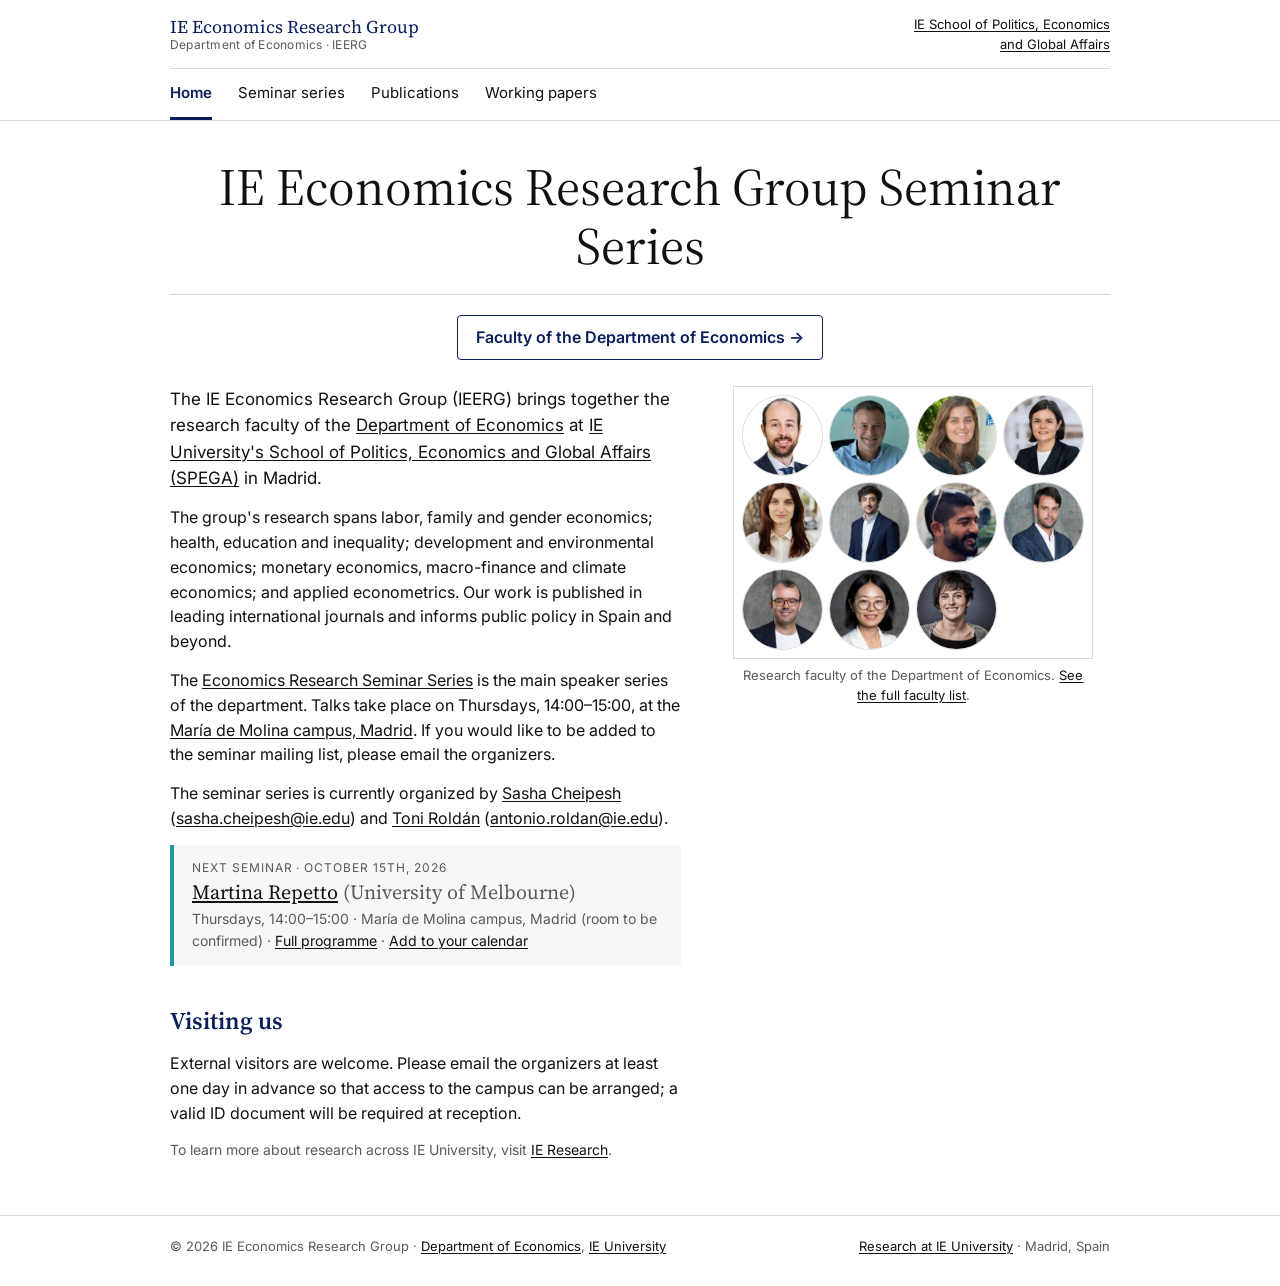
==== docs/index.html @ 2ed48e9f "Search engine optimisation: titles, descriptions, canonical, Open Graph, JSON-LD, sitemap, robots Co" ====
<!DOCTYPE html>
<html lang="en">
<head>
<meta charset="utf-8">
<meta name="viewport" content="width=device-width, initial-scale=1">
<title>IE Economics Research Group | Department of Economics, IE University, Madrid</title>
<meta name="description" content="Research group and seminar series of the Department of Economics at IE University (IE School of Politics, Economics and Global Affairs), Madrid. Faculty, weekly economics seminars, publications and working papers.">
<meta name="keywords" content="economics, IE University, Department of Economics, economics department IE, IE SPEGA, economics seminar Madrid, economics research Madrid, IEERG">
<meta name="robots" content="index, follow">
<link rel="canonical" href="https://ieerg.github.io/">
<meta property="og:type" content="website">
<meta property="og:site_name" content="IE Economics Research Group">
<meta property="og:title" content="IE Economics Research Group | Department of Economics, IE University, Madrid">
<meta property="og:description" content="Research group and seminar series of the Department of Economics at IE University (IE School of Politics, Economics and Global Affairs), Madrid. Faculty, weekly economics seminars, publications and working papers.">
<meta property="og:url" content="https://ieerg.github.io/">
<meta property="og:image" content="https://ieerg.github.io/img/faculty-montage.jpg">
<meta name="twitter:card" content="summary">
<script type="application/ld+json">{"@context": "https://schema.org", "@type": "ResearchOrganization", "name": "IE Economics Research Group (IEERG)", "alternateName": ["IEERG", "Department of Economics, IE University", "IE University Economics Department"], "url": "https://ieerg.github.io/", "description": "Research group and seminar series of the Department of Economics at IE University (IE School of Politics, Economics and Global Affairs), Madrid. Faculty, weekly economics seminars, publications and working papers.", "parentOrganization": {"@type": "CollegeOrUniversity", "name": "IE University", "department": {"@type": "Organization", "name": "IE School of Politics, Economics and Global Affairs", "url": "https://www.ie.edu/school-politics-economics-global-affairs/"}, "url": "https://www.ie.edu/"}, "address": {"@type": "PostalAddress", "addressLocality": "Madrid", "addressCountry": "ES"}, "member": [{"@type": "Person", "name": "Galo Nuño Barrau", "url": "https://www.galonuno.com/", "jobTitle": "Full Professor", "affiliation": "IE University"}, {"@type": "Person", "name": "Daniel Fernández Kranz", "url": "https://sites.google.com/view/danielfernandezkranz/home", "jobTitle": "Associate Professor", "affiliation": "IE University"}, {"@type": "Person", "name": "Liliana Gelabert", "url": "https://sites.google.com/view/lilianagelabert/home", "jobTitle": "Associate Professor", "affiliation": "IE University"}, {"@type": "Person", "name": "Patricia Gabaldón", "url": "https://www.ie.edu/university/about/faculty/patricia-gabaldon-quinones/", "jobTitle": "Associate Professor", "affiliation": "IE University"}, {"@type": "Person", "name": "Sasha Cheipesh", "url": "https://oleksandracheipesh.github.io/ocheipesh.github.io/", "jobTitle": "Postdoctoral Fellow", "affiliation": "IE University"}, {"@type": "Person", "name": "Toni Roldán", "url": "https://www.toniroldan.eu/", "jobTitle": "Assistant Professor", "affiliation": "IE University"}, {"@type": "Person", "name": "Lorenzo Sileci", "url": "https://www.lorenzosileci.com", "jobTitle": "Assistant Professor", "affiliation": "IE University"}, {"@type": "Person", "name": "Mattia Fracchia", "url": "https://mattiafracchia.com/", "jobTitle": "Assistant Professor", "affiliation": "IE University"}, {"@type": "Person", "name": "Ghassane Benmir", "url": "https://ghassanebenmir.com/", "jobTitle": "Assistant Professor", "affiliation": "IE University"}, {"@type": "Person", "name": "Siqi Wei", "url": "https://sites.google.com/cemfi.edu.es/siqiwei/", "jobTitle": "Assistant Professor", "affiliation": "IE University"}, {"@type": "Person", "name": "Ainara González de San Román", "url": "https://sites.google.com/faculty.ie.edu/ainaragonzalezdesanroman", "jobTitle": "Assistant Professor", "affiliation": "IE University"}], "knowsAbout": ["Economics", "Monetary economics", "Labor economics", "Health economics", "Development economics", "Environmental economics", "Econometrics"]}</script>
<link rel="preconnect" href="https://fonts.googleapis.com">
<link href="https://fonts.googleapis.com/css2?family=Source+Serif+4:wght@400;600&family=Inter:wght@400;600&display=swap" rel="stylesheet">
<link rel="stylesheet" href="style.css?v=e828fdf0">
</head>
<body>
<header class="top">
  <div class="wrap">
    <div class="topbar">
      <a class="brand" href="index.html">
        <span class="name">IE Economics Research Group<small>Department of Economics · IEERG</small></span>
      </a>
      <div class="school-link"><a href="https://www.ie.edu/school-politics-economics-global-affairs/" target="_blank" rel="noopener">IE School of Politics, Economics and Global Affairs</a></div>
    </div>
    <nav class="main"><ul><li><a href="index.html" class="active">Home</a></li><li><a href="seminars.html">Seminar series</a></li><li><a href="publications.html">Publications</a></li><li><a href="working-papers.html">Working papers</a></li></ul></nav>
  </div>
</header>
<main>
  <div class="wrap">

    <h1 class="page-title">IE Economics Research Group Seminar Series</h1>
    <hr>
    <p class="faculty-link"><a href="https://www.ie.edu/school-politics-economics-global-affairs/faculty/?FACULTY_CATEGORY=17173&ACADEMIC_AREA=17166&page=1" target="_blank" rel="noopener">Faculty of the Department of Economics &rarr;</a></p>
    <div class="home-grid">
      <div>
        <p class="lead">The IE Economics Research Group (IEERG) brings together the research faculty of the
        <a href="https://www.ie.edu/economics/" target="_blank" rel="noopener">Department of Economics</a> at
        <a href="https://www.ie.edu/school-politics-economics-global-affairs/" target="_blank" rel="noopener">IE University's School of Politics, Economics and Global Affairs (SPEGA)</a>
        in Madrid.</p>
        <p>The group&#x27;s research spans labor, family and gender economics; health, education and inequality; development and environmental economics; monetary economics, macro-finance and climate economics; and applied econometrics. Our work is published in leading international journals and informs public policy in Spain and beyond.</p>
        <p>The <a href="seminars.html">Economics Research Seminar Series</a> is the main speaker series of the department.
        Talks take place on Thursdays, 14:00–15:00, at the <a href="https://www.ie.edu/university/about/study-in-madrid/" target="_blank" rel="noopener">María de Molina campus, Madrid</a>.
        If you would like to be added to the seminar mailing list, please email the organizers.</p>
        <p>The seminar series is currently organized by <a href="https://oleksandracheipesh.github.io/ocheipesh.github.io/" target="_blank" rel="noopener">Sasha Cheipesh</a> (<a href="mailto:sasha.cheipesh@ie.edu">sasha.cheipesh@ie.edu</a>) and <a href="https://www.toniroldan.eu/" target="_blank" rel="noopener">Toni Roldán</a> (<a href="mailto:antonio.roldan@ie.edu">antonio.roldan@ie.edu</a>).</p>
        
      <div class="next-talk">
        <div class="label">Next seminar · October 15th, 2026</div>
        <div class="who"><a href="https://martinarepetto.com/" target="_blank" rel="noopener">Martina Repetto</a> <span class="muted">(University of Melbourne)</span></div>
        
        <div class="note">Thursdays, 14:00–15:00 · María de Molina campus, Madrid (room to be confirmed) · <a href="seminars.html">Full programme</a> · <a href="seminars.html#subscribe">Add to your calendar</a></div>
      </div>
        <h2>Visiting us</h2>
        <p>External visitors are welcome. Please email the organizers at least one day in advance so that access to the campus can be arranged; a valid ID document will be required at reception.</p>
        <p class="note">To learn more about research across IE University, visit <a href="https://www.ie.edu/research/" target="_blank" rel="noopener">IE Research</a>.</p>
      </div>
      <figure>
        <div class="montage"><a href="https://www.galonuno.com/" target="_blank" rel="noopener" title="Galo Nuño Barrau"><img src="img/galo-nuno-barrau.jpg" alt="Galo Nuño Barrau"></a><a href="https://sites.google.com/view/danielfernandezkranz/home" target="_blank" rel="noopener" title="Daniel Fernández Kranz"><img src="img/daniel-fernandez-kranz.jpg" alt="Daniel Fernández Kranz"></a><a href="https://sites.google.com/view/lilianagelabert/home" target="_blank" rel="noopener" title="Liliana Gelabert"><img src="img/liliana-gelabert.jpg" alt="Liliana Gelabert"></a><a href="https://www.ie.edu/university/about/faculty/patricia-gabaldon-quinones/" target="_blank" rel="noopener" title="Patricia Gabaldón"><img src="img/patricia-gabaldon.jpg" alt="Patricia Gabaldón"></a><a href="https://oleksandracheipesh.github.io/ocheipesh.github.io/" target="_blank" rel="noopener" title="Sasha Cheipesh"><img src="img/sasha-cheipesh.jpg" alt="Sasha Cheipesh"></a><a href="https://www.toniroldan.eu/" target="_blank" rel="noopener" title="Toni Roldán"><img src="img/toni-roldan.jpg" alt="Toni Roldán"></a><a href="https://www.lorenzosileci.com" target="_blank" rel="noopener" title="Lorenzo Sileci"><img src="img/lorenzo-sileci.jpg" alt="Lorenzo Sileci"></a><a href="https://mattiafracchia.com/" target="_blank" rel="noopener" title="Mattia Fracchia"><img src="img/mattia-fracchia.jpg" alt="Mattia Fracchia"></a><a href="https://ghassanebenmir.com/" target="_blank" rel="noopener" title="Ghassane Benmir"><img src="img/ghassane-benmir.jpg" alt="Ghassane Benmir"></a><a href="https://sites.google.com/cemfi.edu.es/siqiwei/" target="_blank" rel="noopener" title="Siqi Wei"><img src="img/siqi-wei.jpg" alt="Siqi Wei"></a><a href="https://sites.google.com/faculty.ie.edu/ainaragonzalezdesanroman" target="_blank" rel="noopener" title="Ainara González de San Román"><img src="img/ainara-gonzalez-de-san-roman.jpg" alt="Ainara González de San Román"></a></div>
        <figcaption>Research faculty of the Department of Economics. <a href="https://www.ie.edu/school-politics-economics-global-affairs/faculty/?FACULTY_CATEGORY=17173&ACADEMIC_AREA=17166&page=1" target="_blank" rel="noopener">See the full faculty list</a>.</figcaption>
      </figure>
    </div>

  </div>
</main>
<footer>
  <div class="wrap">
    <span>© 2026 IE Economics Research Group · <a href="https://www.ie.edu/economics/" target="_blank" rel="noopener">Department of Economics</a>, <a href="https://www.ie.edu/school-politics-economics-global-affairs/" target="_blank" rel="noopener">IE University</a></span>
    <span><a href="https://www.ie.edu/research/" target="_blank" rel="noopener">Research at IE University</a> · Madrid, Spain</span>
  </div>
</footer>
</body>
</html>
---- docs/style.css ----
/* IE Economics Research Group (IEERG) — site stylesheet */
:root {
  --ink: #111111;
  --muted: #5a5a5a;
  --line: #d9d9d9;
  --navy: #0b1e5b;   /* IE logo navy */
  --teal: #1f9aa0;   /* IE logo teal */
  --bg: #ffffff;
  --bg-soft: #f6f7f9;
  --serif: "Source Serif 4", "Libre Baskerville", Georgia, "Times New Roman", serif;
  --sans: "Inter", "Helvetica Neue", Arial, sans-serif;
}

* { box-sizing: border-box; }
html { -webkit-text-size-adjust: 100%; }
body {
  margin: 0;
  font-family: var(--sans);
  font-size: 16px;
  line-height: 1.55;
  color: var(--ink);
  background: var(--bg);
}
a { color: var(--ink); text-decoration: underline; text-underline-offset: 2px; }
a:hover { color: var(--navy); }

.wrap { max-width: 980px; margin: 0 auto; padding: 0 20px; }

/* Header */
header.top { border-bottom: 1px solid var(--line); }
.topbar {
  display: flex; align-items: center; justify-content: space-between;
  gap: 16px; padding: 14px 0;
}
.brand { display: flex; align-items: center; gap: 12px; text-decoration: none; }
.brand img { height: 56px; width: auto; }
.brand .name { font-family: var(--serif); font-size: 18px; line-height: 1.2; color: var(--navy); }
.brand .name small { display: block; font-family: var(--sans); font-size: 12px; color: var(--muted); letter-spacing: .02em; }
.school-link { font-size: 13px; color: var(--muted); text-align: right; max-width: 220px; }

nav.main { border-top: 1px solid var(--line); }
nav.main ul { list-style: none; margin: 0; padding: 0; display: flex; flex-wrap: wrap; gap: 4px 26px; }
nav.main a {
  display: inline-block; padding: 12px 0; text-decoration: none;
  font-size: 15px; color: var(--ink); border-bottom: 3px solid transparent;
}
nav.main a:hover { color: var(--navy); }
nav.main a.active { color: var(--navy); border-bottom-color: var(--navy); font-weight: 600; }

/* Page title */
h1.page-title {
  font-family: var(--serif); font-weight: 400; text-align: center;
  font-size: clamp(30px, 5.5vw, 52px); line-height: 1.15;
  margin: 36px 0 18px;
}
h1.page-title + hr { border: 0; border-top: 1px solid var(--line); margin: 0 0 28px; }
h2 { font-family: var(--serif); font-weight: 600; font-size: 24px; margin: 36px 0 12px; color: var(--navy); }
h3 { font-size: 17px; margin: 22px 0 8px; }
p { margin: 0 0 14px; }
.lead { font-size: 17px; }
.muted { color: var(--muted); }
.note { font-size: 14px; color: var(--muted); }

main { padding-bottom: 40px; }

/* Home two-column */
.home-grid { display: grid; grid-template-columns: 1.3fr 1fr; gap: 36px; align-items: start; }
.home-grid figure { margin: 0; }
.home-grid figure img { width: 100%; height: auto; border: 1px solid var(--line); }
.home-grid figcaption { font-size: 13px; color: var(--muted); margin-top: 6px; }
.next-talk { background: var(--bg-soft); border-left: 4px solid var(--teal); padding: 14px 18px; margin: 8px 0 20px; }
.next-talk .label { font-size: 12px; text-transform: uppercase; letter-spacing: .08em; color: var(--muted); }
.next-talk .who { font-family: var(--serif); font-size: 20px; }

/* Faculty grid ("orla") */
.faculty-grid {
  display: grid; grid-template-columns: repeat(4, 1fr); gap: 28px 22px; margin-top: 10px;
}
.person { text-align: center; }
.person img {
  width: 100%; max-width: 190px; aspect-ratio: 1 / 1; object-fit: cover;
  border-radius: 50%; border: 1px solid var(--line); display: block; margin: 0 auto 10px;
}
.person .pname { font-family: var(--serif); font-size: 18px; line-height: 1.25; }
.person .pname a { text-decoration: none; }
.person .pname a:hover { text-decoration: underline; }
.person .ptitle { font-size: 13px; color: var(--muted); margin-top: 3px; }
.person .pfields { font-size: 13px; margin-top: 4px; }
.person .plinks { font-size: 12px; margin-top: 6px; }
.person .plinks a { color: var(--muted); margin: 0 4px; }

/* Faculty detail list */
.bio-list { margin-top: 10px; }
.bio { display: grid; grid-template-columns: 110px 1fr; gap: 18px; padding: 20px 0; border-top: 1px solid var(--line); }
.bio img { width: 110px; height: 110px; border-radius: 50%; object-fit: cover; border: 1px solid var(--line); }
.bio .bname { font-family: var(--serif); font-size: 20px; }
.bio .btitle { color: var(--muted); font-size: 14px; margin-bottom: 8px; }
.bio p { margin-bottom: 8px; }
.bio .blinks { font-size: 14px; }
.bio .blinks a { margin-right: 14px; }

/* Seminars */
.logistics { background: var(--bg-soft); padding: 14px 18px; margin-bottom: 20px; }
.talks { list-style: none; padding: 0; margin: 0; }
.talks li { display: grid; grid-template-columns: 180px 1fr; gap: 14px; padding: 10px 0; border-top: 1px solid var(--line); }
.talks li:last-child { border-bottom: 1px solid var(--line); }
.talks .date { color: var(--muted); font-variant-numeric: tabular-nums; }
.talks .speaker { font-family: var(--serif); font-size: 18px; }
.talks .aff { color: var(--muted); }
.talks .host { font-size: 13px; color: var(--muted); }
.talks .internal { font-size: 12px; color: var(--teal); text-transform: uppercase; letter-spacing: .06em; margin-left: 6px; }
.month { font-family: var(--serif); font-size: 20px; margin: 26px 0 6px; color: var(--navy); }

/* Publications */
.pub-year { font-family: var(--serif); font-size: 26px; color: var(--navy); margin: 34px 0 8px; padding-bottom: 4px; border-bottom: 2px solid var(--navy); }
.pubs { list-style: none; padding: 0; margin: 0; }
.pubs li { padding: 9px 0 9px 22px; text-indent: -22px; border-top: 1px solid var(--line); }
.pubs li:last-child { border-bottom: 1px solid var(--line); }
.pubs .t { font-style: italic; }
.pubs .j { font-weight: 600; }
.pubs .ieerg { color: var(--navy); font-weight: 600; }
.pubs .fc { color: var(--teal); font-size: 13px; }

/* Hiring */
.callout { border: 1px solid var(--line); border-left: 4px solid var(--navy); padding: 18px 22px; margin: 16px 0; }

footer { border-top: 1px solid var(--line); padding: 20px 0 30px; font-size: 13px; color: var(--muted); }
footer .wrap { display: flex; flex-wrap: wrap; justify-content: space-between; gap: 8px; }

@media (max-width: 800px) {
  .home-grid { grid-template-columns: 1fr; }
  .faculty-grid { grid-template-columns: repeat(3, 1fr); gap: 22px 14px; }
  .school-link { display: none; }
}
@media (max-width: 560px) {
  .wrap { padding: 0 16px; }
  .faculty-grid { grid-template-columns: repeat(2, 1fr); }
  .bio { grid-template-columns: 80px 1fr; gap: 12px; }
  .bio img { width: 80px; height: 80px; }
  .talks li { grid-template-columns: 1fr; gap: 2px; }
  nav.main ul { gap: 0 18px; }
  nav.main a { font-size: 14px; padding: 10px 0; }
}

/* Hiring facts list */
ul.facts { list-style: none; padding: 0; margin: 0 0 14px; display: grid; grid-template-columns: 1fr 1fr; gap: 4px 20px; font-size: 15px; }
ul.facts li { padding: 4px 0; border-bottom: 1px solid var(--line); }
@media (max-width: 560px) { ul.facts { grid-template-columns: 1fr; } }

.ttl { font-style: italic; margin: 2px 0; }
.next-talk .ttl { font-size: 15px; }

/* Calendar subscription box */
.subscribe { border: 1px solid var(--line); border-left: 4px solid var(--teal); padding: 14px 18px; margin: 0 0 24px; font-size: 15px; }
.subscribe .sub-links { margin: 10px 0 6px; display: flex; flex-wrap: wrap; gap: 10px; }
.subscribe .sub-links a { display: inline-block; padding: 6px 14px; border: 1px solid var(--navy); border-radius: 4px; text-decoration: none; color: var(--navy); font-weight: 600; font-size: 14px; }
.subscribe .sub-links a:hover { background: var(--navy); color: #fff; }
.subscribe code { font-size: 13px; word-break: break-all; }

/* Working papers */
ul.toc { list-style: none; padding: 12px 18px; margin: 0 0 10px; background: var(--bg-soft); display: flex; flex-wrap: wrap; gap: 6px 22px; font-size: 14px; }
ul.toc a { text-decoration: none; color: var(--navy); font-weight: 600; }
ul.toc a:hover { text-decoration: underline; }
.wps { list-style: none; padding: 0; margin: 0; }
.wps li { padding: 14px 0; border-top: 1px solid var(--line); }
.wps li:last-child { border-bottom: 1px solid var(--line); }
.wp-title { font-family: var(--serif); font-size: 18px; line-height: 1.3; }
.wp-title a { text-decoration: none; }
.wp-title a:hover { text-decoration: underline; }
.wp-authors { font-size: 15px; margin-top: 3px; }
.wp-authors .ieerg { color: var(--navy); font-weight: 600; }
.wp-meta { font-size: 13px; color: var(--muted); margin-top: 2px; }
.wp-summary { font-size: 14px; color: #333; margin: 6px 0 0; }

/* Home: faculty link */
.faculty-link { text-align: center; margin: -8px 0 26px; }
.faculty-link a { display: inline-block; padding: 9px 18px; border: 1px solid var(--navy); border-radius: 4px; color: var(--navy); font-weight: 600; text-decoration: none; }
.faculty-link a:hover { background: var(--navy); color: #fff; }
a.ieerg { color: var(--navy); font-weight: 600; text-decoration: none; }
a.ieerg:hover { text-decoration: underline; }

/* Home: linked faculty portraits */
.montage { display: grid; grid-template-columns: repeat(4, 1fr); gap: 6px; padding: 8px; border: 1px solid var(--line); background: #fff; max-width: 360px; margin: 0 auto; }
.home-grid figcaption { text-align: center; max-width: 360px; margin: 6px auto 0; }
.montage a { display: block; }
.montage img { width: 100%; aspect-ratio: 1 / 1; object-fit: cover; border-radius: 50%; display: block; transition: transform .15s; }
.montage a:hover img { transform: scale(1.06); }
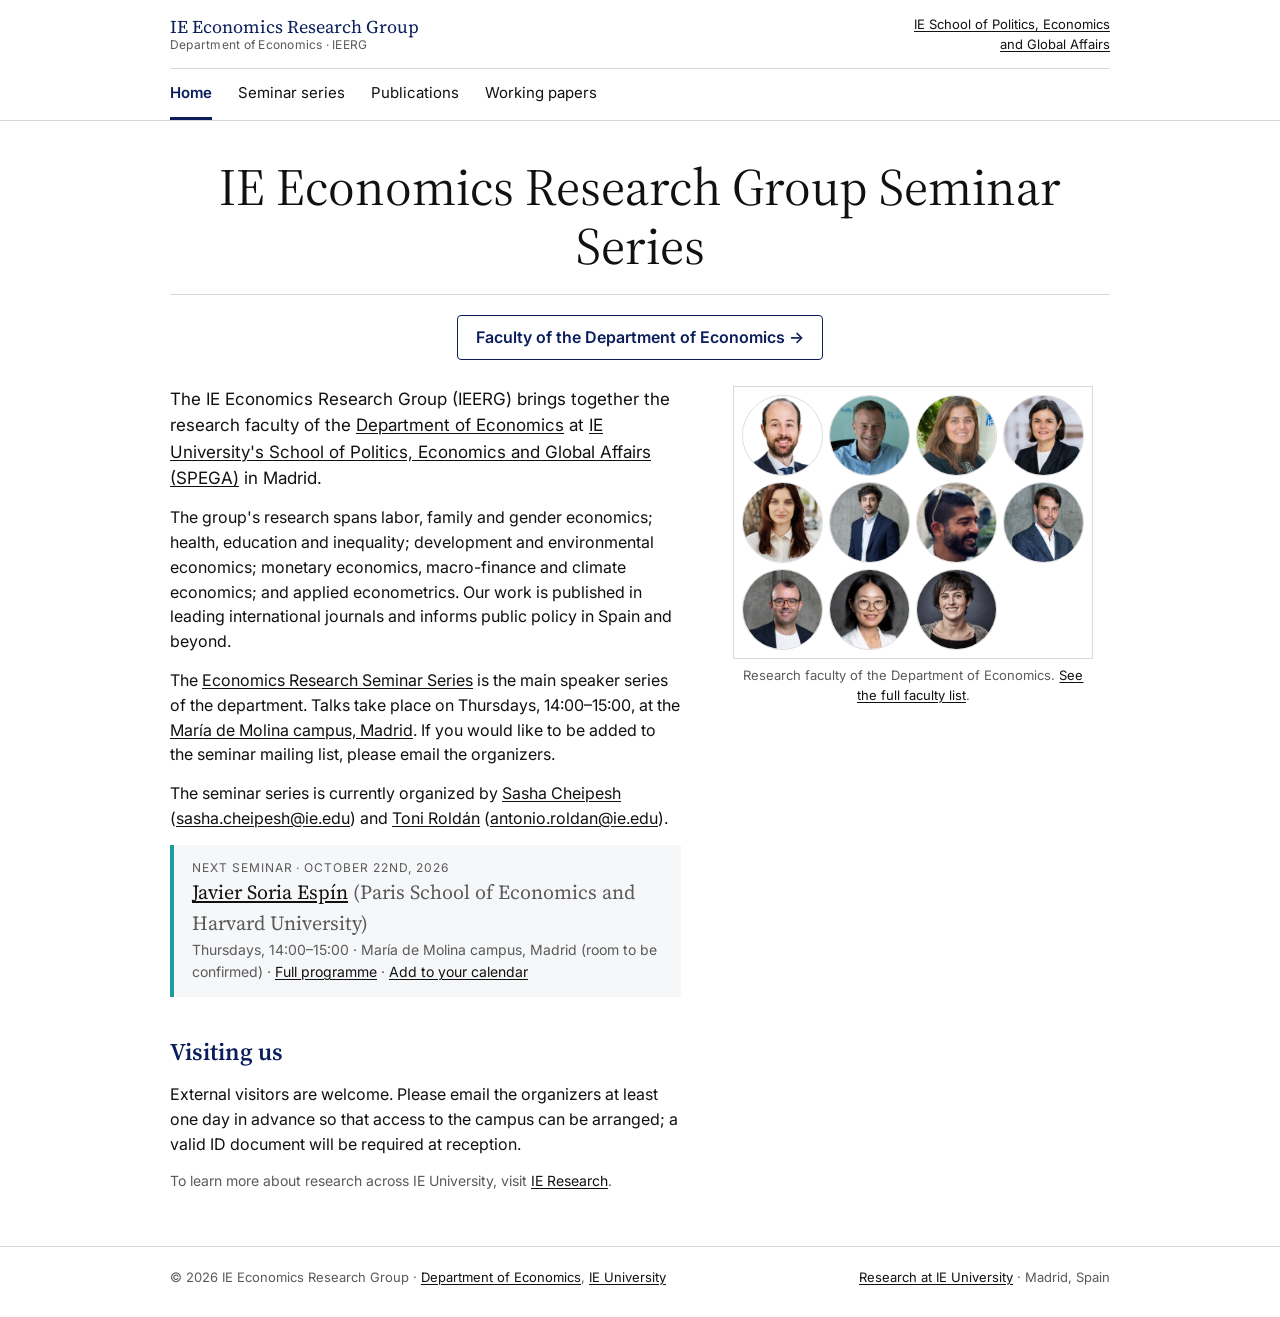
==== commit b780dd3d: "Automatic rebuild: next seminar rollover" ====
--- a/docs/index.html
+++ b/docs/index.html
@@ -15,7 +15,7 @@
 <meta property="og:url" content="https://ieerg.github.io/">
 <meta property="og:image" content="https://ieerg.github.io/img/faculty-montage.jpg">
 <meta name="twitter:card" content="summary">
-<script type="application/ld+json">{"@context": "https://schema.org", "@type": "ResearchOrganization", "name": "IE Economics Research Group (IEERG)", "alternateName": ["IEERG", "Department of Economics, IE University", "IE University Economics Department"], "url": "https://ieerg.github.io/", "description": "Research group and seminar series of the Department of Economics at IE University (IE School of Politics, Economics and Global Affairs), Madrid. Faculty, weekly economics seminars, publications and working papers.", "parentOrganization": {"@type": "CollegeOrUniversity", "name": "IE University", "department": {"@type": "Organization", "name": "IE School of Politics, Economics and Global Affairs", "url": "https://www.ie.edu/school-politics-economics-global-affairs/"}, "url": "https://www.ie.edu/"}, "address": {"@type": "PostalAddress", "addressLocality": "Madrid", "addressCountry": "ES"}, "member": [{"@type": "Person", "name": "Galo Nuño Barrau", "url": "https://www.galonuno.com/", "jobTitle": "Full Professor", "affiliation": "IE University"}, {"@type": "Person", "name": "Daniel Fernández Kranz", "url": "https://sites.google.com/view/danielfernandezkranz/home", "jobTitle": "Associate Professor", "affiliation": "IE University"}, {"@type": "Person", "name": "Liliana Gelabert", "url": "https://sites.google.com/view/lilianagelabert/home", "jobTitle": "Associate Professor", "affiliation": "IE University"}, {"@type": "Person", "name": "Patricia Gabaldón", "url": "https://www.ie.edu/university/about/faculty/patricia-gabaldon-quinones/", "jobTitle": "Associate Professor", "affiliation": "IE University"}, {"@type": "Person", "name": "Sasha Cheipesh", "url": "https://oleksandracheipesh.github.io/ocheipesh.github.io/", "jobTitle": "Postdoctoral Fellow", "affiliation": "IE University"}, {"@type": "Person", "name": "Toni Roldán", "url": "https://www.toniroldan.eu/", "jobTitle": "Assistant Professor", "affiliation": "IE University"}, {"@type": "Person", "name": "Lorenzo Sileci", "url": "https://www.lorenzosileci.com", "jobTitle": "Assistant Professor", "affiliation": "IE University"}, {"@type": "Person", "name": "Mattia Fracchia", "url": "https://mattiafracchia.com/", "jobTitle": "Assistant Professor", "affiliation": "IE University"}, {"@type": "Person", "name": "Ghassane Benmir", "url": "https://ghassanebenmir.com/", "jobTitle": "Assistant Professor", "affiliation": "IE University"}, {"@type": "Person", "name": "Siqi Wei", "url": "https://sites.google.com/cemfi.edu.es/siqiwei/", "jobTitle": "Assistant Professor", "affiliation": "IE University"}, {"@type": "Person", "name": "Ainara González de San Román", "url": "https://sites.google.com/faculty.ie.edu/ainaragonzalezdesanroman", "jobTitle": "Assistant Professor", "affiliation": "IE University"}], "knowsAbout": ["Economics", "Monetary economics", "Labor economics", "Health economics", "Development economics", "Environmental economics", "Econometrics"]}</script>
+<script type="application/ld+json">{"@context": "https://schema.org", "@type": "ResearchOrganization", "name": "IE Economics Research Group (IEERG)", "alternateName": ["IEERG", "Department of Economics, IE University", "IE University Economics Department"], "url": "https://ieerg.github.io/", "description": "Research group and seminar series of the Department of Economics at IE University (IE School of Politics, Economics and Global Affairs), Madrid. Faculty, weekly economics seminars, publications and working papers.", "parentOrganization": {"@type": "CollegeOrUniversity", "name": "IE University", "department": {"@type": "Organization", "name": "IE School of Politics, Economics and Global Affairs", "url": "https://www.ie.edu/school-politics-economics-global-affairs/"}, "url": "https://www.ie.edu/"}, "address": {"@type": "PostalAddress", "addressLocality": "Madrid", "addressCountry": "ES"}, "member": [{"@type": "Person", "name": "Galo Nuño Barrau", "url": "https://www.galonuno.com/", "jobTitle": "Full Professor", "affiliation": "IE University"}, {"@type": "Person", "name": "Daniel Fernández Kranz", "url": "https://danielfernandezkranz.com/", "jobTitle": "Associate Professor", "affiliation": "IE University"}, {"@type": "Person", "name": "Liliana Gelabert", "url": "https://sites.google.com/view/lilianagelabert/home", "jobTitle": "Associate Professor", "affiliation": "IE University"}, {"@type": "Person", "name": "Patricia Gabaldón", "url": "https://www.ie.edu/university/about/faculty/patricia-gabaldon-quinones/", "jobTitle": "Associate Professor", "affiliation": "IE University"}, {"@type": "Person", "name": "Sasha Cheipesh", "url": "https://oleksandracheipesh.github.io/ocheipesh.github.io/", "jobTitle": "Postdoctoral Fellow", "affiliation": "IE University"}, {"@type": "Person", "name": "Toni Roldán", "url": "https://www.toniroldan.eu/", "jobTitle": "Assistant Professor", "affiliation": "IE University"}, {"@type": "Person", "name": "Lorenzo Sileci", "url": "https://www.lorenzosileci.com", "jobTitle": "Assistant Professor", "affiliation": "IE University"}, {"@type": "Person", "name": "Mattia Fracchia", "url": "https://mattiafracchia.com/", "jobTitle": "Assistant Professor", "affiliation": "IE University"}, {"@type": "Person", "name": "Ghassane Benmir", "url": "https://ghassanebenmir.com/", "jobTitle": "Assistant Professor", "affiliation": "IE University"}, {"@type": "Person", "name": "Siqi Wei", "url": "https://sites.google.com/cemfi.edu.es/siqiwei/", "jobTitle": "Assistant Professor", "affiliation": "IE University"}, {"@type": "Person", "name": "Ainara González de San Román", "url": "https://sites.google.com/faculty.ie.edu/ainaragonzalezdesanroman", "jobTitle": "Assistant Professor", "affiliation": "IE University"}], "knowsAbout": ["Economics", "Monetary economics", "Labor economics", "Health economics", "Development economics", "Environmental economics", "Econometrics"]}</script>
 <link rel="preconnect" href="https://fonts.googleapis.com">
 <link href="https://fonts.googleapis.com/css2?family=Source+Serif+4:wght@400;600&family=Inter:wght@400;600&display=swap" rel="stylesheet">
 <link rel="stylesheet" href="style.css?v=e828fdf0">
@@ -51,8 +51,8 @@
         <p>The seminar series is currently organized by <a href="https://oleksandracheipesh.github.io/ocheipesh.github.io/" target="_blank" rel="noopener">Sasha Cheipesh</a> (<a href="mailto:sasha.cheipesh@ie.edu">sasha.cheipesh@ie.edu</a>) and <a href="https://www.toniroldan.eu/" target="_blank" rel="noopener">Toni Roldán</a> (<a href="mailto:antonio.roldan@ie.edu">antonio.roldan@ie.edu</a>).</p>
         
       <div class="next-talk">
-        <div class="label">Next seminar · October 15th, 2026</div>
-        <div class="who"><a href="https://martinarepetto.com/" target="_blank" rel="noopener">Martina Repetto</a> <span class="muted">(University of Melbourne)</span></div>
+        <div class="label">Next seminar · October 22nd, 2026</div>
+        <div class="who"><a href="https://sites.google.com/view/javier-soria-espin/home" target="_blank" rel="noopener">Javier Soria Espín</a> <span class="muted">(Paris School of Economics and Harvard University)</span></div>
         
         <div class="note">Thursdays, 14:00–15:00 · María de Molina campus, Madrid (room to be confirmed) · <a href="seminars.html">Full programme</a> · <a href="seminars.html#subscribe">Add to your calendar</a></div>
       </div>
@@ -61,7 +61,7 @@
         <p class="note">To learn more about research across IE University, visit <a href="https://www.ie.edu/research/" target="_blank" rel="noopener">IE Research</a>.</p>
       </div>
       <figure>
-        <div class="montage"><a href="https://www.galonuno.com/" target="_blank" rel="noopener" title="Galo Nuño Barrau"><img src="img/galo-nuno-barrau.jpg" alt="Galo Nuño Barrau"></a><a href="https://sites.google.com/view/danielfernandezkranz/home" target="_blank" rel="noopener" title="Daniel Fernández Kranz"><img src="img/daniel-fernandez-kranz.jpg" alt="Daniel Fernández Kranz"></a><a href="https://sites.google.com/view/lilianagelabert/home" target="_blank" rel="noopener" title="Liliana Gelabert"><img src="img/liliana-gelabert.jpg" alt="Liliana Gelabert"></a><a href="https://www.ie.edu/university/about/faculty/patricia-gabaldon-quinones/" target="_blank" rel="noopener" title="Patricia Gabaldón"><img src="img/patricia-gabaldon.jpg" alt="Patricia Gabaldón"></a><a href="https://oleksandracheipesh.github.io/ocheipesh.github.io/" target="_blank" rel="noopener" title="Sasha Cheipesh"><img src="img/sasha-cheipesh.jpg" alt="Sasha Cheipesh"></a><a href="https://www.toniroldan.eu/" target="_blank" rel="noopener" title="Toni Roldán"><img src="img/toni-roldan.jpg" alt="Toni Roldán"></a><a href="https://www.lorenzosileci.com" target="_blank" rel="noopener" title="Lorenzo Sileci"><img src="img/lorenzo-sileci.jpg" alt="Lorenzo Sileci"></a><a href="https://mattiafracchia.com/" target="_blank" rel="noopener" title="Mattia Fracchia"><img src="img/mattia-fracchia.jpg" alt="Mattia Fracchia"></a><a href="https://ghassanebenmir.com/" target="_blank" rel="noopener" title="Ghassane Benmir"><img src="img/ghassane-benmir.jpg" alt="Ghassane Benmir"></a><a href="https://sites.google.com/cemfi.edu.es/siqiwei/" target="_blank" rel="noopener" title="Siqi Wei"><img src="img/siqi-wei.jpg" alt="Siqi Wei"></a><a href="https://sites.google.com/faculty.ie.edu/ainaragonzalezdesanroman" target="_blank" rel="noopener" title="Ainara González de San Román"><img src="img/ainara-gonzalez-de-san-roman.jpg" alt="Ainara González de San Román"></a></div>
+        <div class="montage"><a href="https://www.galonuno.com/" target="_blank" rel="noopener" title="Galo Nuño Barrau"><img src="img/galo-nuno-barrau.jpg" alt="Galo Nuño Barrau"></a><a href="https://danielfernandezkranz.com/" target="_blank" rel="noopener" title="Daniel Fernández Kranz"><img src="img/daniel-fernandez-kranz.jpg" alt="Daniel Fernández Kranz"></a><a href="https://sites.google.com/view/lilianagelabert/home" target="_blank" rel="noopener" title="Liliana Gelabert"><img src="img/liliana-gelabert.jpg" alt="Liliana Gelabert"></a><a href="https://www.ie.edu/university/about/faculty/patricia-gabaldon-quinones/" target="_blank" rel="noopener" title="Patricia Gabaldón"><img src="img/patricia-gabaldon.jpg" alt="Patricia Gabaldón"></a><a href="https://oleksandracheipesh.github.io/ocheipesh.github.io/" target="_blank" rel="noopener" title="Sasha Cheipesh"><img src="img/sasha-cheipesh.jpg" alt="Sasha Cheipesh"></a><a href="https://www.toniroldan.eu/" target="_blank" rel="noopener" title="Toni Roldán"><img src="img/toni-roldan.jpg" alt="Toni Roldán"></a><a href="https://www.lorenzosileci.com" target="_blank" rel="noopener" title="Lorenzo Sileci"><img src="img/lorenzo-sileci.jpg" alt="Lorenzo Sileci"></a><a href="https://mattiafracchia.com/" target="_blank" rel="noopener" title="Mattia Fracchia"><img src="img/mattia-fracchia.jpg" alt="Mattia Fracchia"></a><a href="https://ghassanebenmir.com/" target="_blank" rel="noopener" title="Ghassane Benmir"><img src="img/ghassane-benmir.jpg" alt="Ghassane Benmir"></a><a href="https://sites.google.com/cemfi.edu.es/siqiwei/" target="_blank" rel="noopener" title="Siqi Wei"><img src="img/siqi-wei.jpg" alt="Siqi Wei"></a><a href="https://sites.google.com/faculty.ie.edu/ainaragonzalezdesanroman" target="_blank" rel="noopener" title="Ainara González de San Román"><img src="img/ainara-gonzalez-de-san-roman.jpg" alt="Ainara González de San Román"></a></div>
         <figcaption>Research faculty of the Department of Economics. <a href="https://www.ie.edu/school-politics-economics-global-affairs/faculty/?FACULTY_CATEGORY=17173&ACADEMIC_AREA=17166&page=1" target="_blank" rel="noopener">See the full faculty list</a>.</figcaption>
       </figure>
     </div>
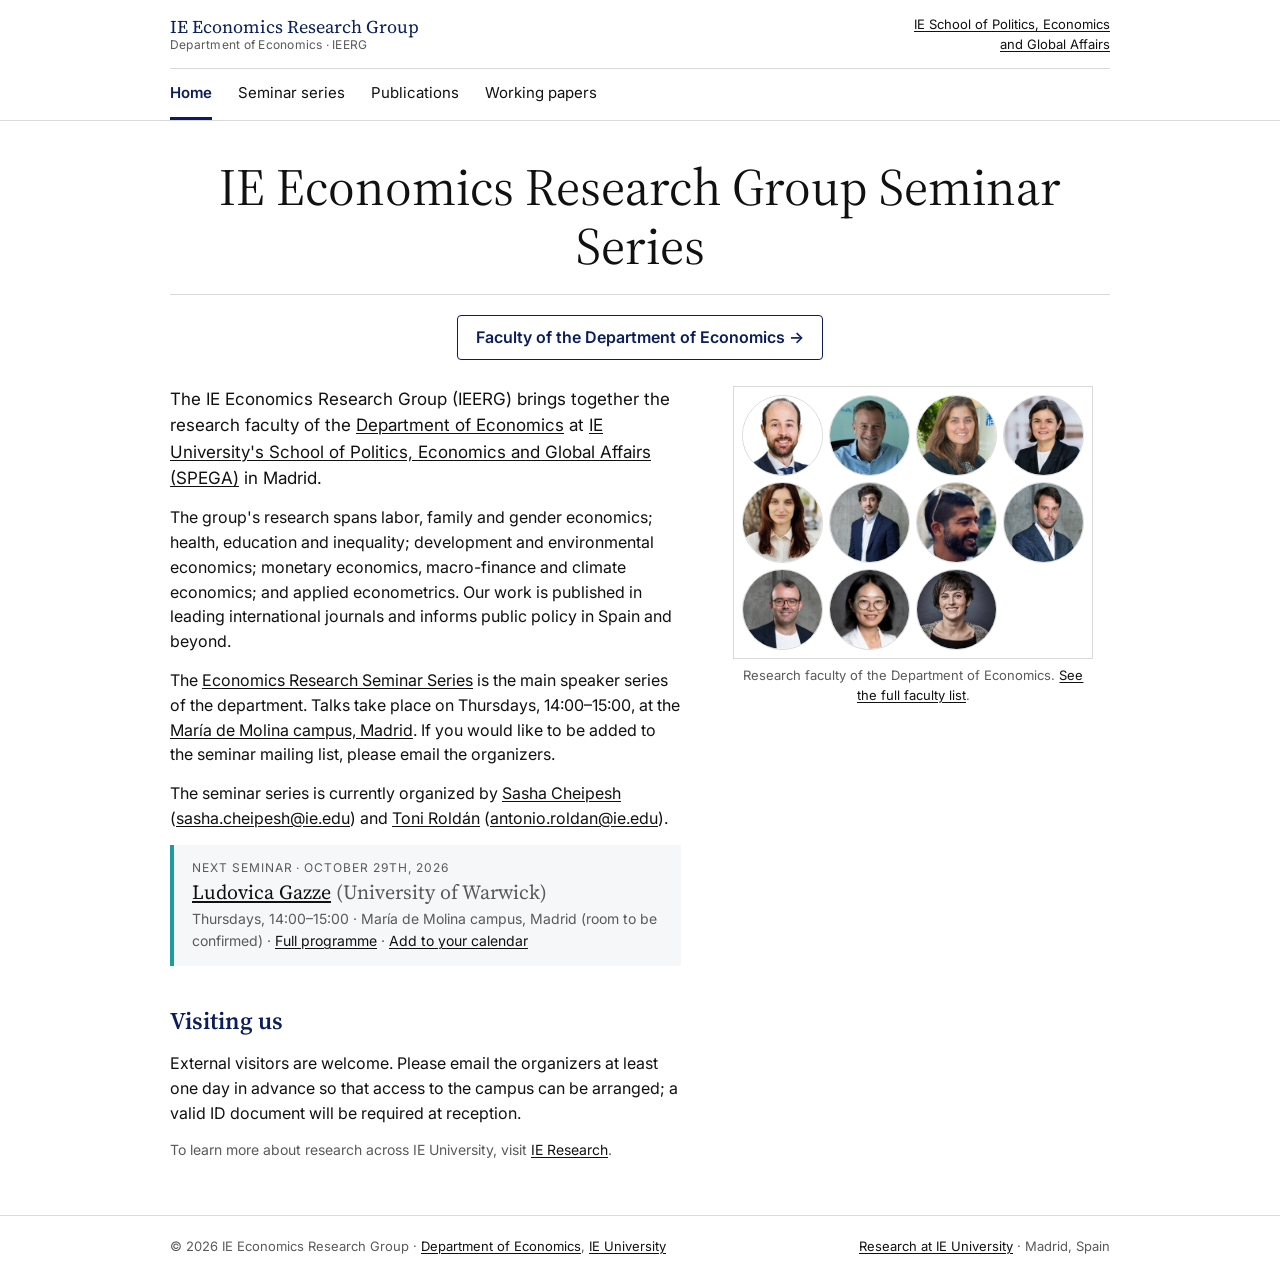
==== commit 045082c4: "Automatic rebuild: next seminar rollover" ====
--- a/docs/index.html
+++ b/docs/index.html
@@ -51,8 +51,8 @@
         <p>The seminar series is currently organized by <a href="https://oleksandracheipesh.github.io/ocheipesh.github.io/" target="_blank" rel="noopener">Sasha Cheipesh</a> (<a href="mailto:sasha.cheipesh@ie.edu">sasha.cheipesh@ie.edu</a>) and <a href="https://www.toniroldan.eu/" target="_blank" rel="noopener">Toni Roldán</a> (<a href="mailto:antonio.roldan@ie.edu">antonio.roldan@ie.edu</a>).</p>
         
       <div class="next-talk">
-        <div class="label">Next seminar · October 22nd, 2026</div>
-        <div class="who"><a href="https://sites.google.com/view/javier-soria-espin/home" target="_blank" rel="noopener">Javier Soria Espín</a> <span class="muted">(Paris School of Economics and Harvard University)</span></div>
+        <div class="label">Next seminar · October 29th, 2026</div>
+        <div class="who"><a href="https://sites.google.com/view/ludovicagazze" target="_blank" rel="noopener">Ludovica Gazze</a> <span class="muted">(University of Warwick)</span></div>
         
         <div class="note">Thursdays, 14:00–15:00 · María de Molina campus, Madrid (room to be confirmed) · <a href="seminars.html">Full programme</a> · <a href="seminars.html#subscribe">Add to your calendar</a></div>
       </div>
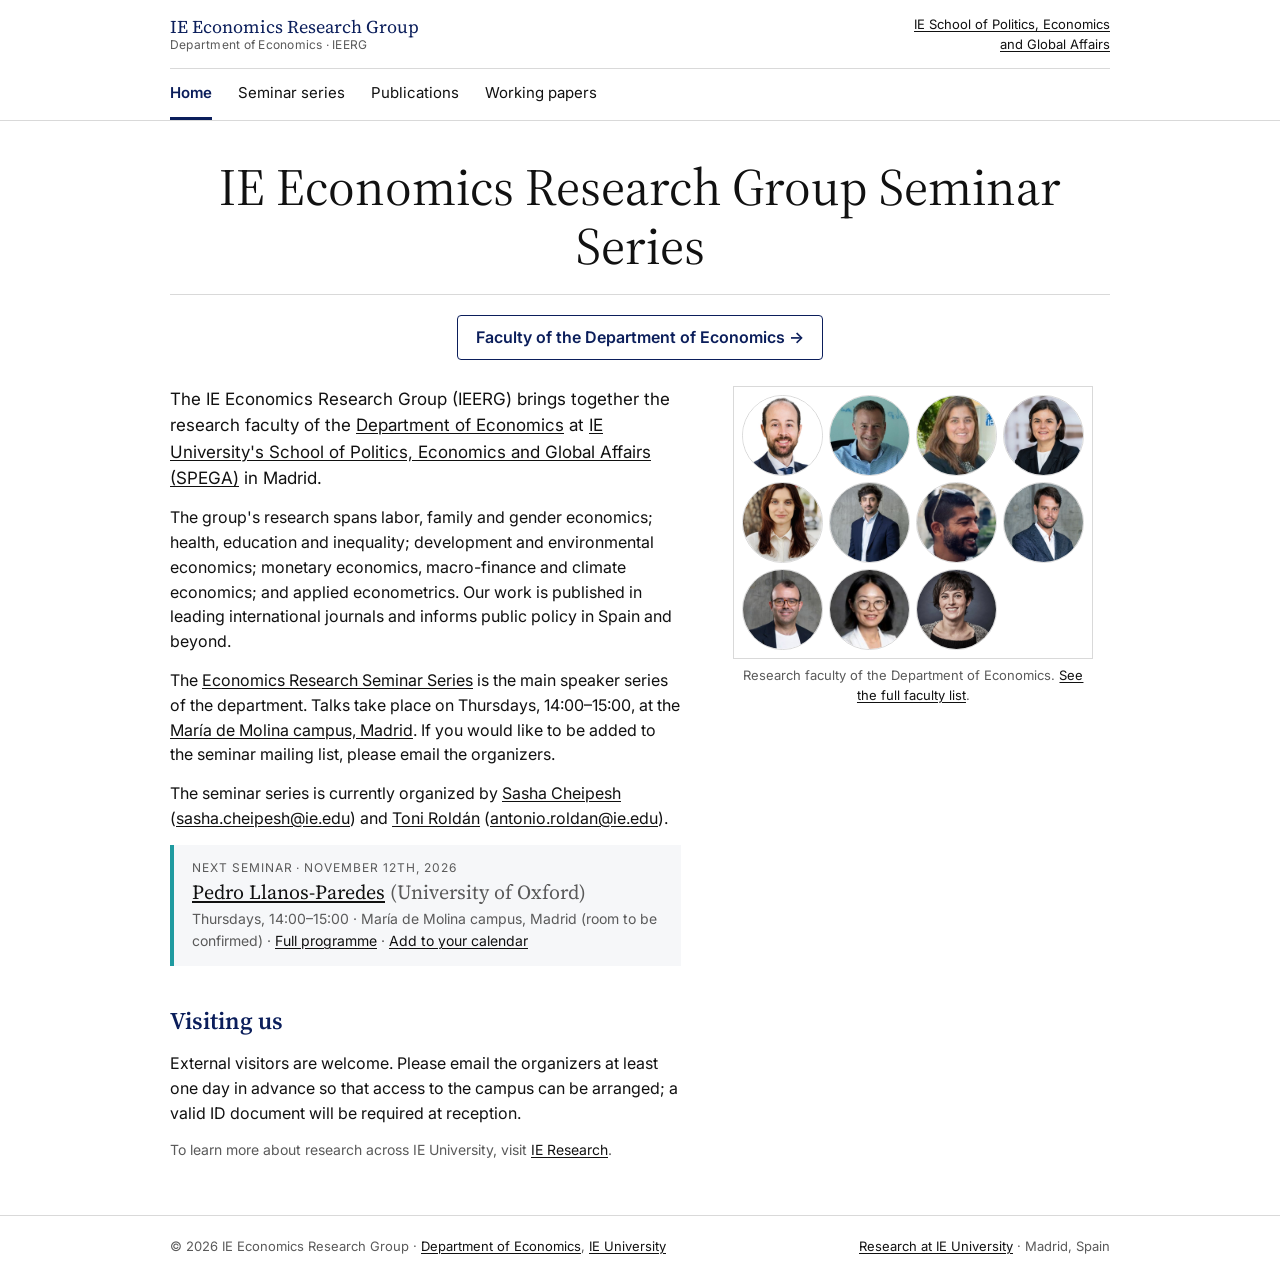
==== commit 5748cbab: "Automatic rebuild: next seminar rollover" ====
--- a/docs/index.html
+++ b/docs/index.html
@@ -51,8 +51,8 @@
         <p>The seminar series is currently organized by <a href="https://oleksandracheipesh.github.io/ocheipesh.github.io/" target="_blank" rel="noopener">Sasha Cheipesh</a> (<a href="mailto:sasha.cheipesh@ie.edu">sasha.cheipesh@ie.edu</a>) and <a href="https://www.toniroldan.eu/" target="_blank" rel="noopener">Toni Roldán</a> (<a href="mailto:antonio.roldan@ie.edu">antonio.roldan@ie.edu</a>).</p>
         
       <div class="next-talk">
-        <div class="label">Next seminar · October 29th, 2026</div>
-        <div class="who"><a href="https://sites.google.com/view/ludovicagazze" target="_blank" rel="noopener">Ludovica Gazze</a> <span class="muted">(University of Warwick)</span></div>
+        <div class="label">Next seminar · November 12th, 2026</div>
+        <div class="who"><a href="https://sites.google.com/view/pmllanos/" target="_blank" rel="noopener">Pedro Llanos-Paredes</a> <span class="muted">(University of Oxford)</span></div>
         
         <div class="note">Thursdays, 14:00–15:00 · María de Molina campus, Madrid (room to be confirmed) · <a href="seminars.html">Full programme</a> · <a href="seminars.html#subscribe">Add to your calendar</a></div>
       </div>
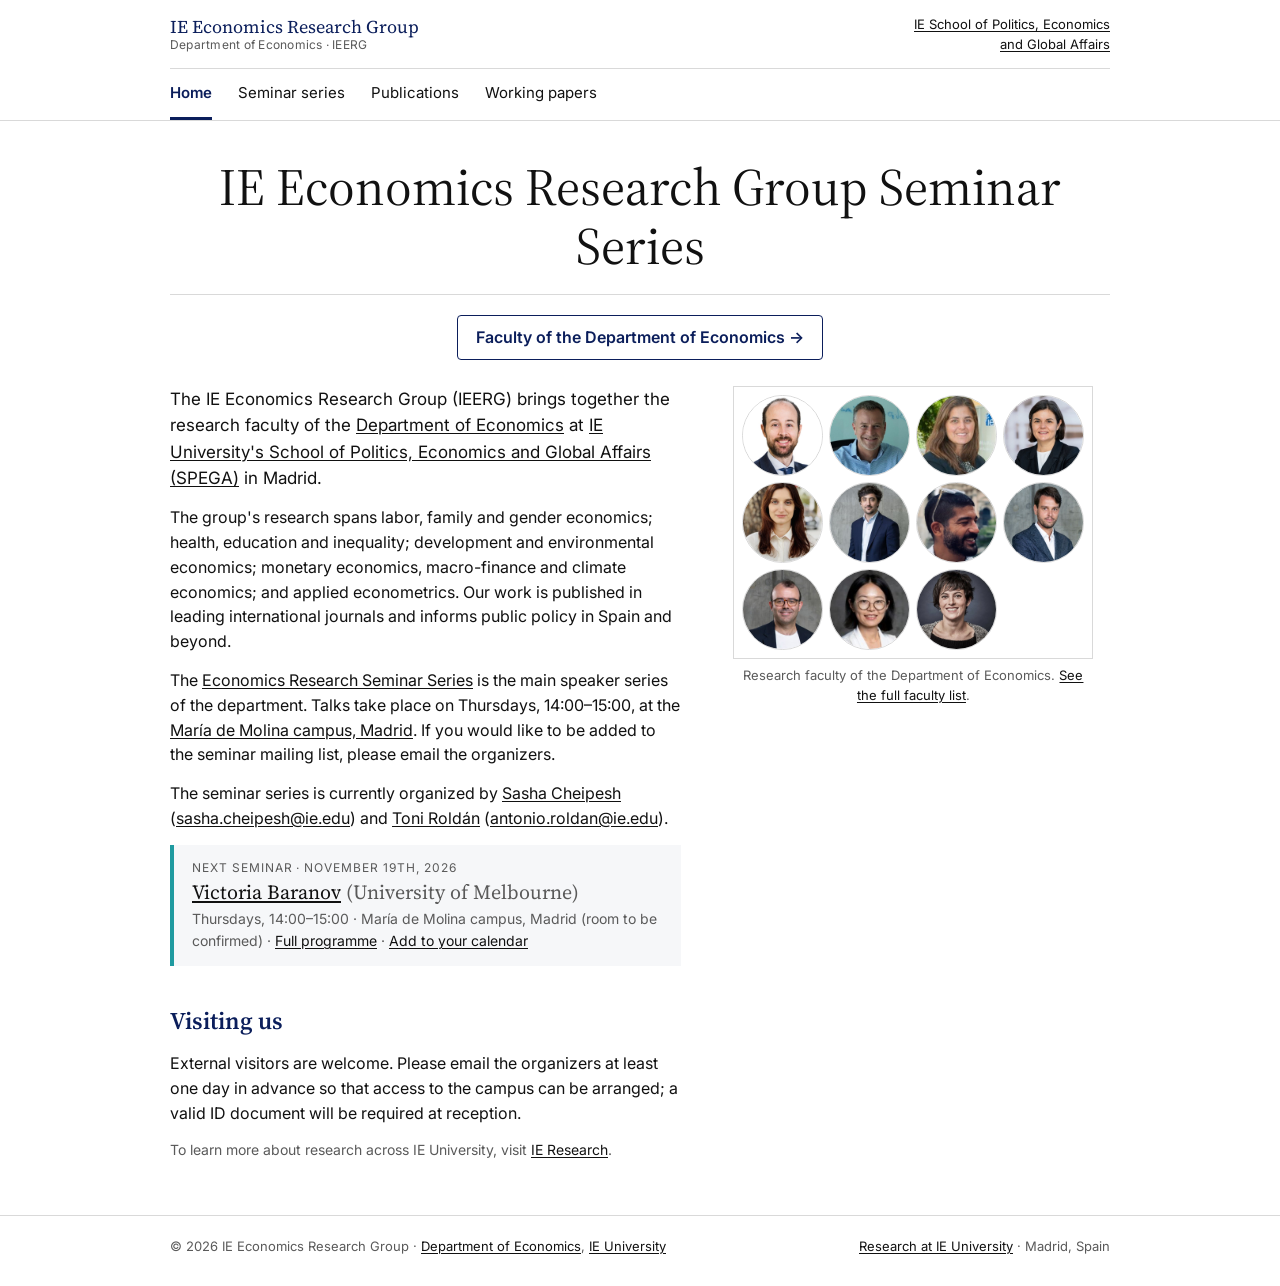
==== commit 014f295f: "Seminars: Mark Rosenzweig (Yale) on 20 May 2027 Co-Authored-By: Claude Fable 5.2 <noreply@anthropic." ====
--- a/docs/index.html
+++ b/docs/index.html
@@ -51,8 +51,8 @@
         <p>The seminar series is currently organized by <a href="https://oleksandracheipesh.github.io/ocheipesh.github.io/" target="_blank" rel="noopener">Sasha Cheipesh</a> (<a href="mailto:sasha.cheipesh@ie.edu">sasha.cheipesh@ie.edu</a>) and <a href="https://www.toniroldan.eu/" target="_blank" rel="noopener">Toni Roldán</a> (<a href="mailto:antonio.roldan@ie.edu">antonio.roldan@ie.edu</a>).</p>
         
       <div class="next-talk">
-        <div class="label">Next seminar · November 12th, 2026</div>
-        <div class="who"><a href="https://sites.google.com/view/pmllanos/" target="_blank" rel="noopener">Pedro Llanos-Paredes</a> <span class="muted">(University of Oxford)</span></div>
+        <div class="label">Next seminar · November 19th, 2026</div>
+        <div class="who"><a href="https://sites.google.com/site/victoriabaranov/home" target="_blank" rel="noopener">Victoria Baranov</a> <span class="muted">(University of Melbourne)</span></div>
         
         <div class="note">Thursdays, 14:00–15:00 · María de Molina campus, Madrid (room to be confirmed) · <a href="seminars.html">Full programme</a> · <a href="seminars.html#subscribe">Add to your calendar</a></div>
       </div>
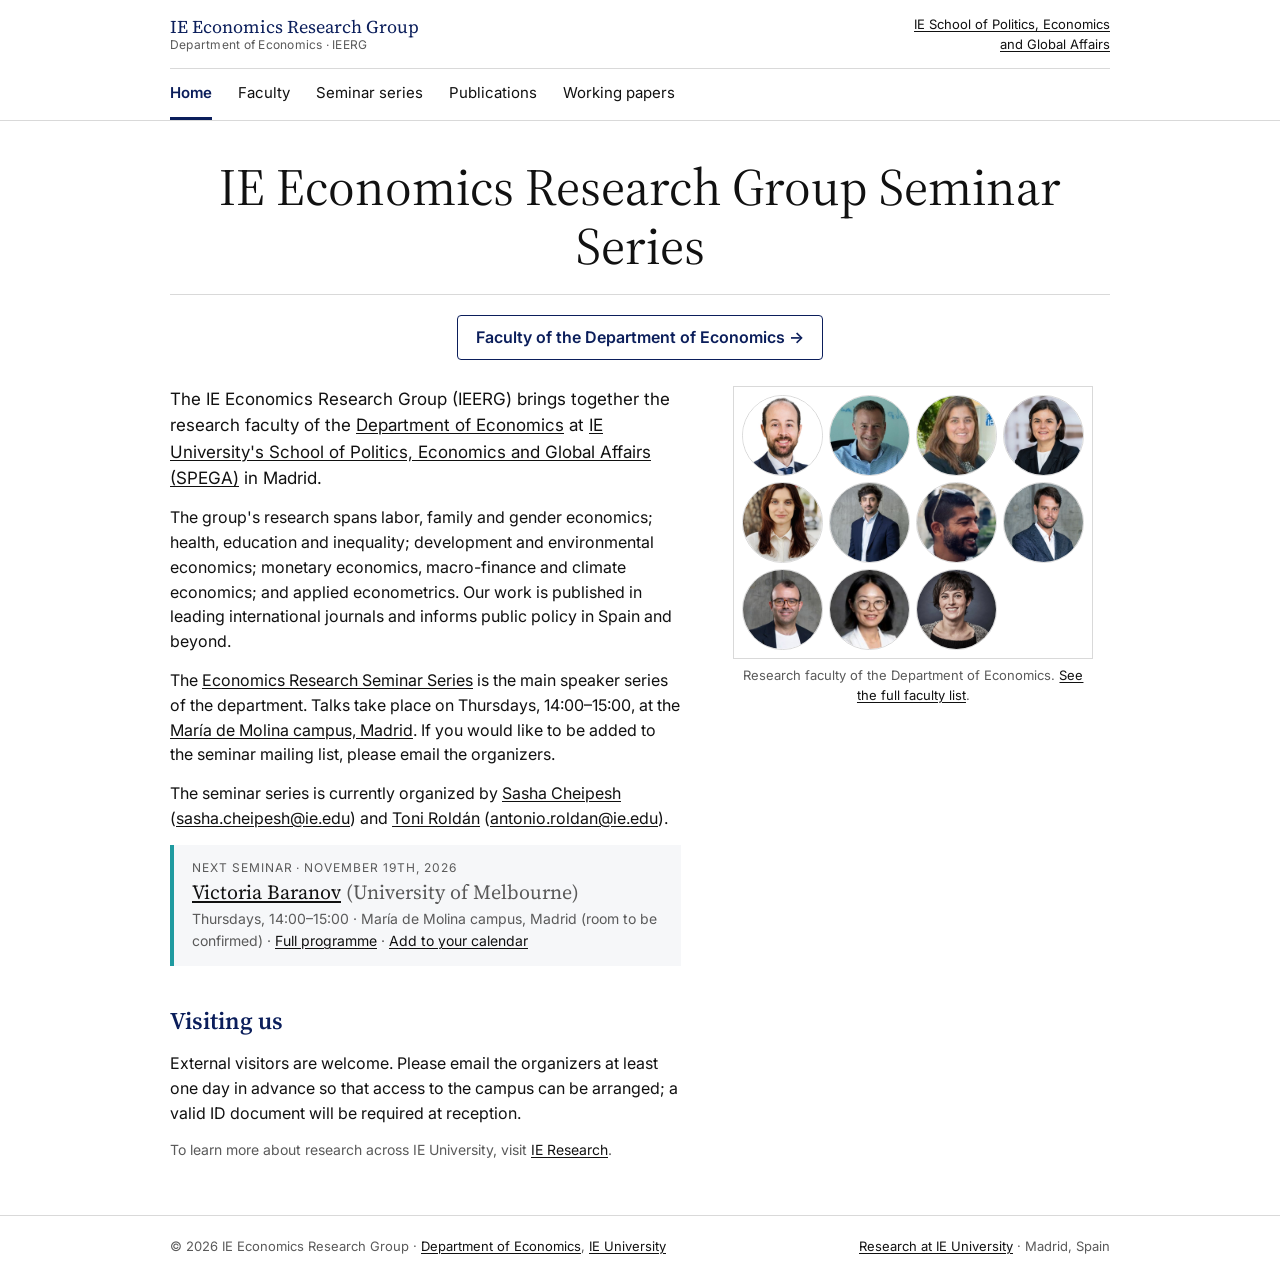
==== commit 73376410: "Restore the Faculty page Co-Authored-By: Claude Fable 5.2 <noreply@anthropic.com>" ====
--- a/docs/index.html
+++ b/docs/index.html
@@ -29,7 +29,7 @@
       </a>
       <div class="school-link"><a href="https://www.ie.edu/school-politics-economics-global-affairs/" target="_blank" rel="noopener">IE School of Politics, Economics and Global Affairs</a></div>
     </div>
-    <nav class="main"><ul><li><a href="index.html" class="active">Home</a></li><li><a href="seminars.html">Seminar series</a></li><li><a href="publications.html">Publications</a></li><li><a href="working-papers.html">Working papers</a></li></ul></nav>
+    <nav class="main"><ul><li><a href="index.html" class="active">Home</a></li><li><a href="faculty.html">Faculty</a></li><li><a href="seminars.html">Seminar series</a></li><li><a href="publications.html">Publications</a></li><li><a href="working-papers.html">Working papers</a></li></ul></nav>
   </div>
 </header>
 <main>
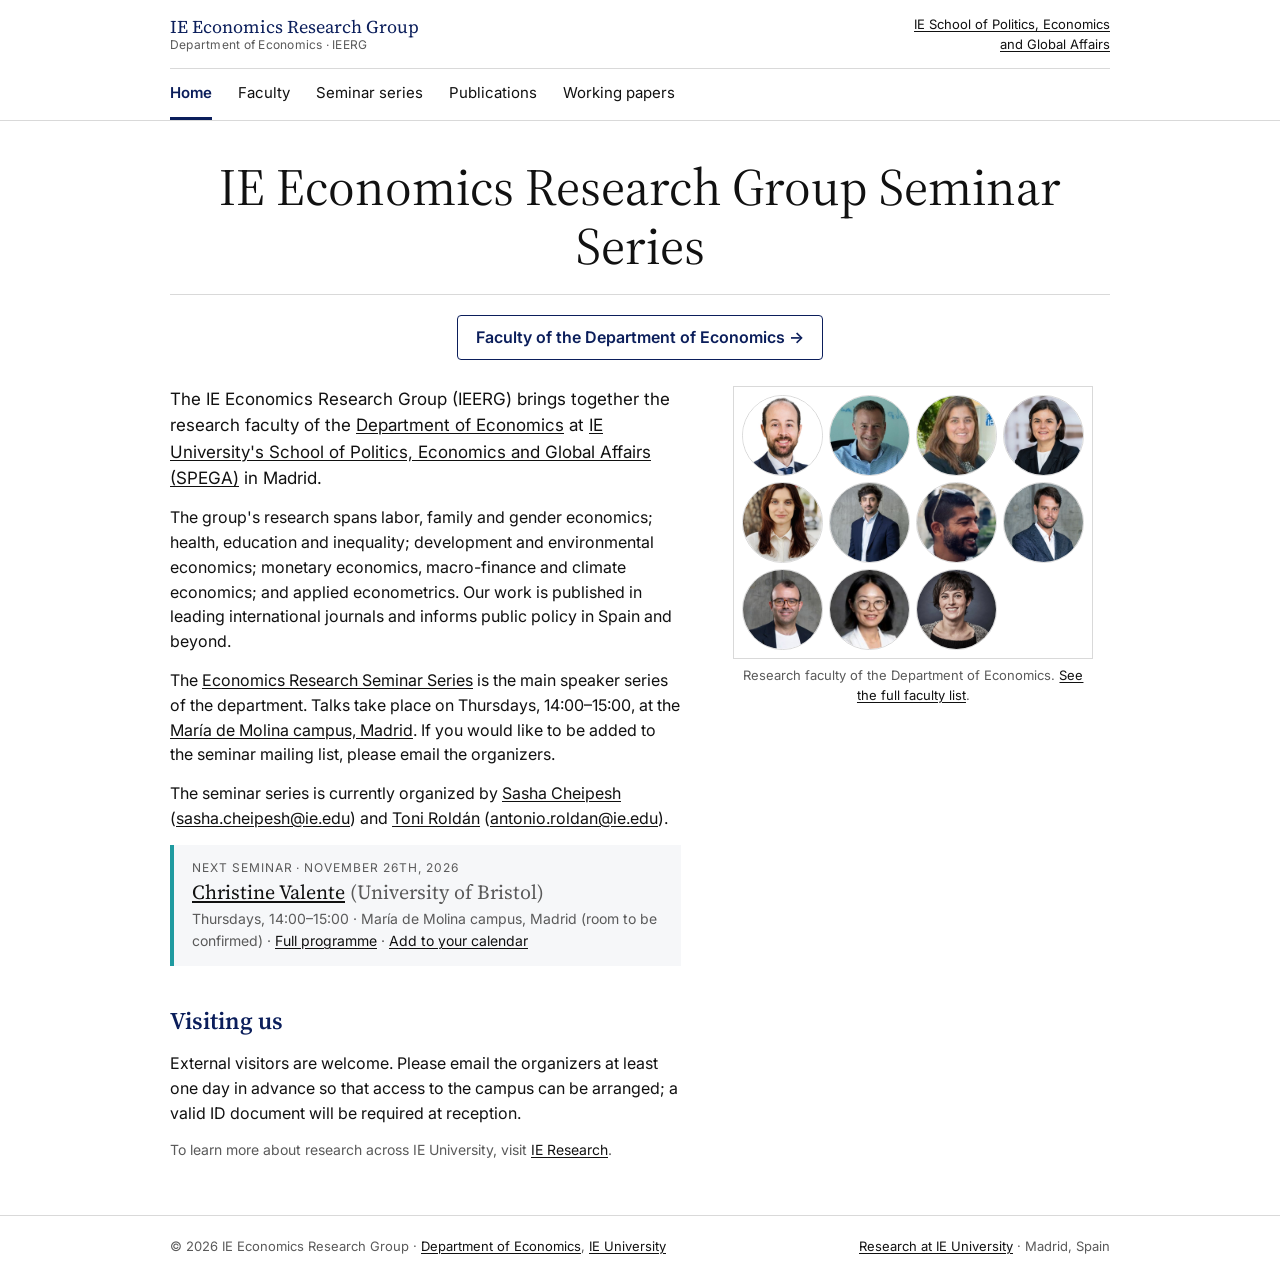
==== commit 5423d707: "Automatic rebuild: next seminar rollover" ====
--- a/docs/index.html
+++ b/docs/index.html
@@ -51,8 +51,8 @@
         <p>The seminar series is currently organized by <a href="https://oleksandracheipesh.github.io/ocheipesh.github.io/" target="_blank" rel="noopener">Sasha Cheipesh</a> (<a href="mailto:sasha.cheipesh@ie.edu">sasha.cheipesh@ie.edu</a>) and <a href="https://www.toniroldan.eu/" target="_blank" rel="noopener">Toni Roldán</a> (<a href="mailto:antonio.roldan@ie.edu">antonio.roldan@ie.edu</a>).</p>
         
       <div class="next-talk">
-        <div class="label">Next seminar · November 19th, 2026</div>
-        <div class="who"><a href="https://sites.google.com/site/victoriabaranov/home" target="_blank" rel="noopener">Victoria Baranov</a> <span class="muted">(University of Melbourne)</span></div>
+        <div class="label">Next seminar · November 26th, 2026</div>
+        <div class="who"><a href="https://www.christinevalente.com/" target="_blank" rel="noopener">Christine Valente</a> <span class="muted">(University of Bristol)</span></div>
         
         <div class="note">Thursdays, 14:00–15:00 · María de Molina campus, Madrid (room to be confirmed) · <a href="seminars.html">Full programme</a> · <a href="seminars.html#subscribe">Add to your calendar</a></div>
       </div>
